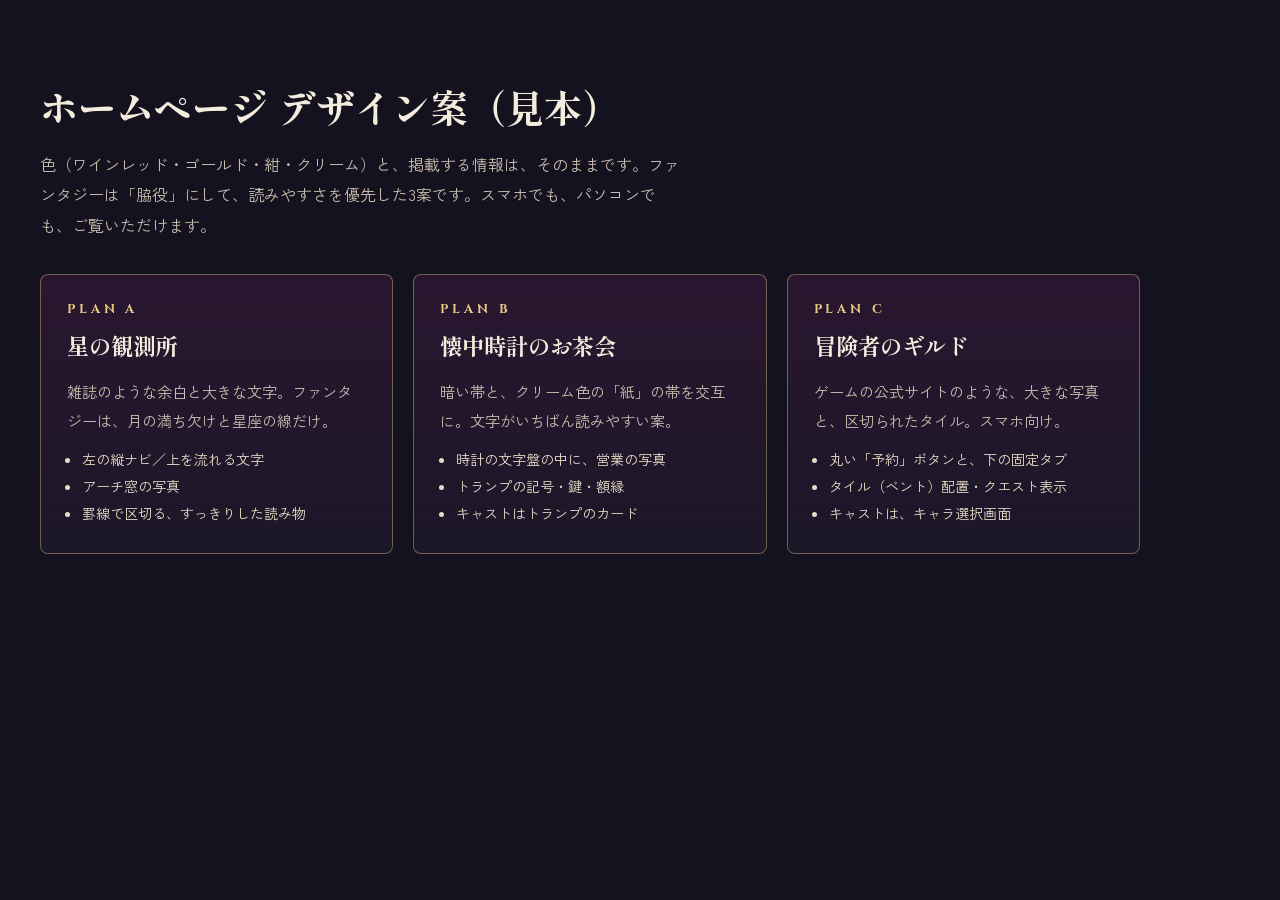
==== design-proposals/index.html @ a60f331f "Add three homepage design proposals (unlisted, noindex) for review Co-Authored-By: Claude Sonnet 5.5" ====
<!DOCTYPE html>
<html lang="ja">
<head>
<meta charset="UTF-8">
<meta name="viewport" content="width=device-width, initial-scale=1.0">
<meta name="robots" content="noindex, nofollow">
<title>デザイン案（見本） | BunnyCafe-EXTA</title>
<link href="https://fonts.googleapis.com/css2?family=Cinzel:wght@500;700&family=Shippori+Mincho:wght@500;800&family=Zen+Kaku+Gothic+New:wght@400;700&display=swap" rel="stylesheet">
<style>
*{margin:0;padding:0;box-sizing:border-box}
body{font-family:"Zen Kaku Gothic New",sans-serif;background:#14121F;color:#F4ECDD;line-height:1.9;padding:clamp(24px,6vw,70px) clamp(16px,4vw,40px)}
h1{font-family:"Shippori Mincho",serif;font-weight:800;font-size:clamp(1.6rem,4vw,2.4rem);margin-bottom:6px}
.sub{color:#C9BCAE;margin-bottom:34px;max-width:40em}
.grid{display:grid;grid-template-columns:repeat(auto-fit,minmax(280px,1fr));gap:20px;max-width:1100px}
a.card{display:block;padding:26px;border:1px solid rgba(232,202,130,.4);border-radius:8px;background:linear-gradient(180deg,#2a1630,#1b1728);transition:.25s;color:inherit;text-decoration:none}
a.card:hover{transform:translateY(-6px);border-color:#E8CA82;box-shadow:0 0 30px rgba(232,202,130,.25)}
.k{font:700 .8rem Cinzel,serif;letter-spacing:.3em;color:#E8CA82}
h2{font-family:"Shippori Mincho",serif;font-size:1.4rem;margin:6px 0 10px}
p.d{color:#C9BCAE;font-size:.95rem}
ul{margin:12px 0 0 1.1em;font-size:.88rem;color:#e8dcc6}
</style>
</head>
<body>
<h1>ホームページ デザイン案（見本）</h1>
<p class="sub">色（ワインレッド・ゴールド・紺・クリーム）と、掲載する情報は、そのままです。ファンタジーは「脇役」にして、読みやすさを優先した3案です。スマホでも、パソコンでも、ご覧いただけます。</p>
<div class="grid">
  <a class="card" href="a-nocturne.html"><div class="k">PLAN A</div><h2>星の観測所</h2><p class="d">雑誌のような余白と大きな文字。ファンタジーは、月の満ち欠けと星座の線だけ。</p><ul><li>左の縦ナビ／上を流れる文字</li><li>アーチ窓の写真</li><li>罫線で区切る、すっきりした読み物</li></ul></a>
  <a class="card" href="b-wonderland.html"><div class="k">PLAN B</div><h2>懐中時計のお茶会</h2><p class="d">暗い帯と、クリーム色の「紙」の帯を交互に。文字がいちばん読みやすい案。</p><ul><li>時計の文字盤の中に、営業の写真</li><li>トランプの記号・鍵・額縁</li><li>キャストはトランプのカード</li></ul></a>
  <a class="card" href="c-quest.html"><div class="k">PLAN C</div><h2>冒険者のギルド</h2><p class="d">ゲームの公式サイトのような、大きな写真と、区切られたタイル。スマホ向け。</p><ul><li>丸い「予約」ボタンと、下の固定タブ</li><li>タイル（ベント）配置・クエスト表示</li><li>キャストは、キャラ選択画面</li></ul></a>
</div>
</body>
</html>
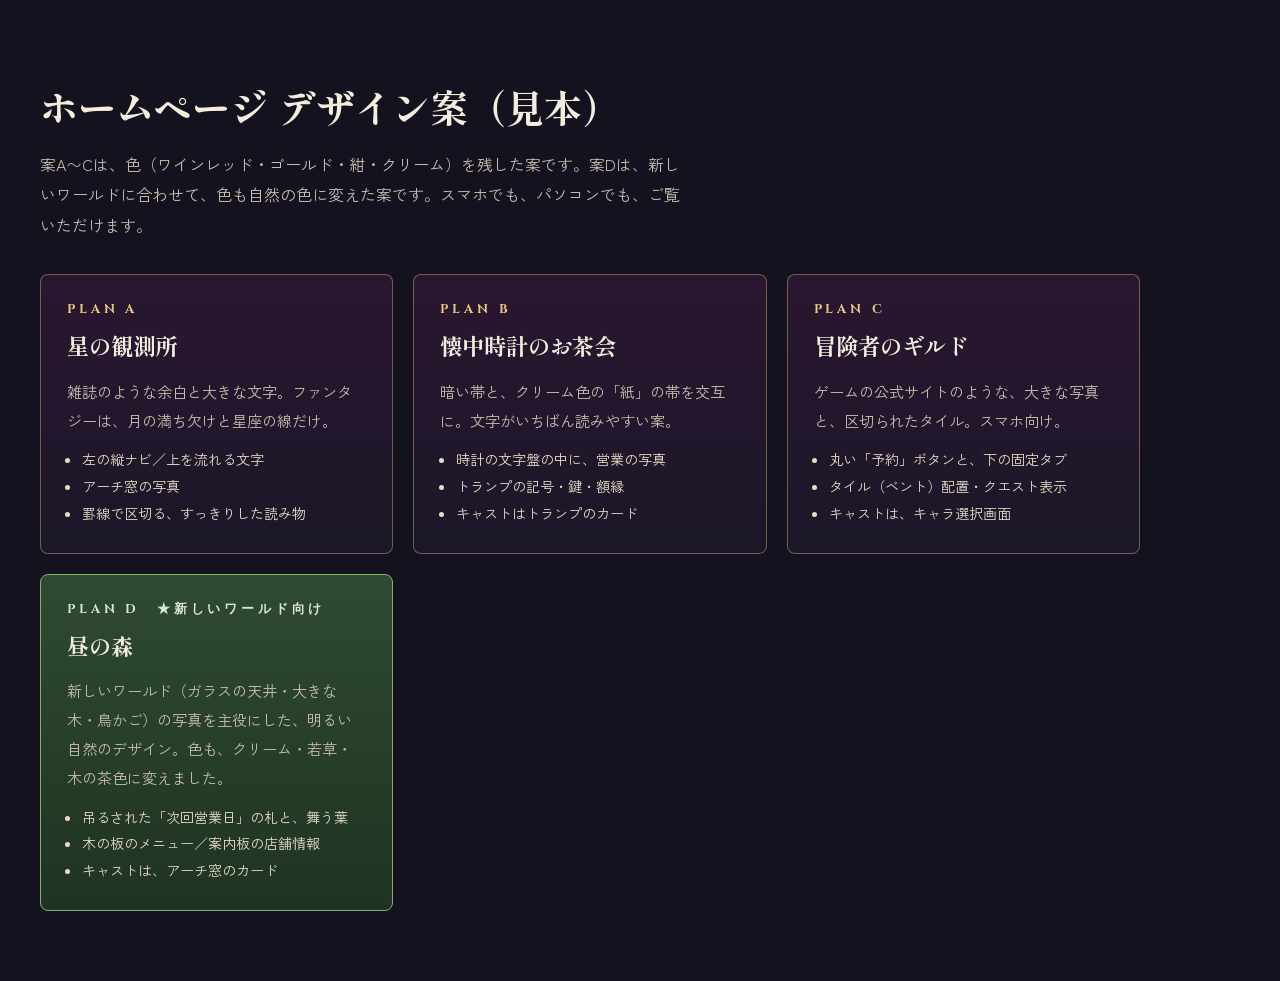
==== commit 6910a35c: "Add design proposal D (daytime forest) built around the new world photo Co-Authored-By: Claude Sonne" ====
--- a/design-proposals/index.html
+++ b/design-proposals/index.html
@@ -22,11 +22,12 @@
 </head>
 <body>
 <h1>ホームページ デザイン案（見本）</h1>
-<p class="sub">色（ワインレッド・ゴールド・紺・クリーム）と、掲載する情報は、そのままです。ファンタジーは「脇役」にして、読みやすさを優先した3案です。スマホでも、パソコンでも、ご覧いただけます。</p>
+<p class="sub">案A〜Cは、色（ワインレッド・ゴールド・紺・クリーム）を残した案です。案Dは、新しいワールドに合わせて、色も自然の色に変えた案です。スマホでも、パソコンでも、ご覧いただけます。</p>
 <div class="grid">
   <a class="card" href="a-nocturne.html"><div class="k">PLAN A</div><h2>星の観測所</h2><p class="d">雑誌のような余白と大きな文字。ファンタジーは、月の満ち欠けと星座の線だけ。</p><ul><li>左の縦ナビ／上を流れる文字</li><li>アーチ窓の写真</li><li>罫線で区切る、すっきりした読み物</li></ul></a>
   <a class="card" href="b-wonderland.html"><div class="k">PLAN B</div><h2>懐中時計のお茶会</h2><p class="d">暗い帯と、クリーム色の「紙」の帯を交互に。文字がいちばん読みやすい案。</p><ul><li>時計の文字盤の中に、営業の写真</li><li>トランプの記号・鍵・額縁</li><li>キャストはトランプのカード</li></ul></a>
   <a class="card" href="c-quest.html"><div class="k">PLAN C</div><h2>冒険者のギルド</h2><p class="d">ゲームの公式サイトのような、大きな写真と、区切られたタイル。スマホ向け。</p><ul><li>丸い「予約」ボタンと、下の固定タブ</li><li>タイル（ベント）配置・クエスト表示</li><li>キャストは、キャラ選択画面</li></ul></a>
+  <a class="card" href="d-forest.html" style="border-color:#8DAA6B;background:linear-gradient(180deg,#2f4a33,#1f3322)"><div class="k" style="color:#DCE6C9">PLAN D　★新しいワールド向け</div><h2>昼の森</h2><p class="d">新しいワールド（ガラスの天井・大きな木・鳥かご）の写真を主役にした、明るい自然のデザイン。色も、クリーム・若草・木の茶色に変えました。</p><ul><li>吊るされた「次回営業日」の札と、舞う葉</li><li>木の板のメニュー／案内板の店舗情報</li><li>キャストは、アーチ窓のカード</li></ul></a>
 </div>
 </body>
 </html>
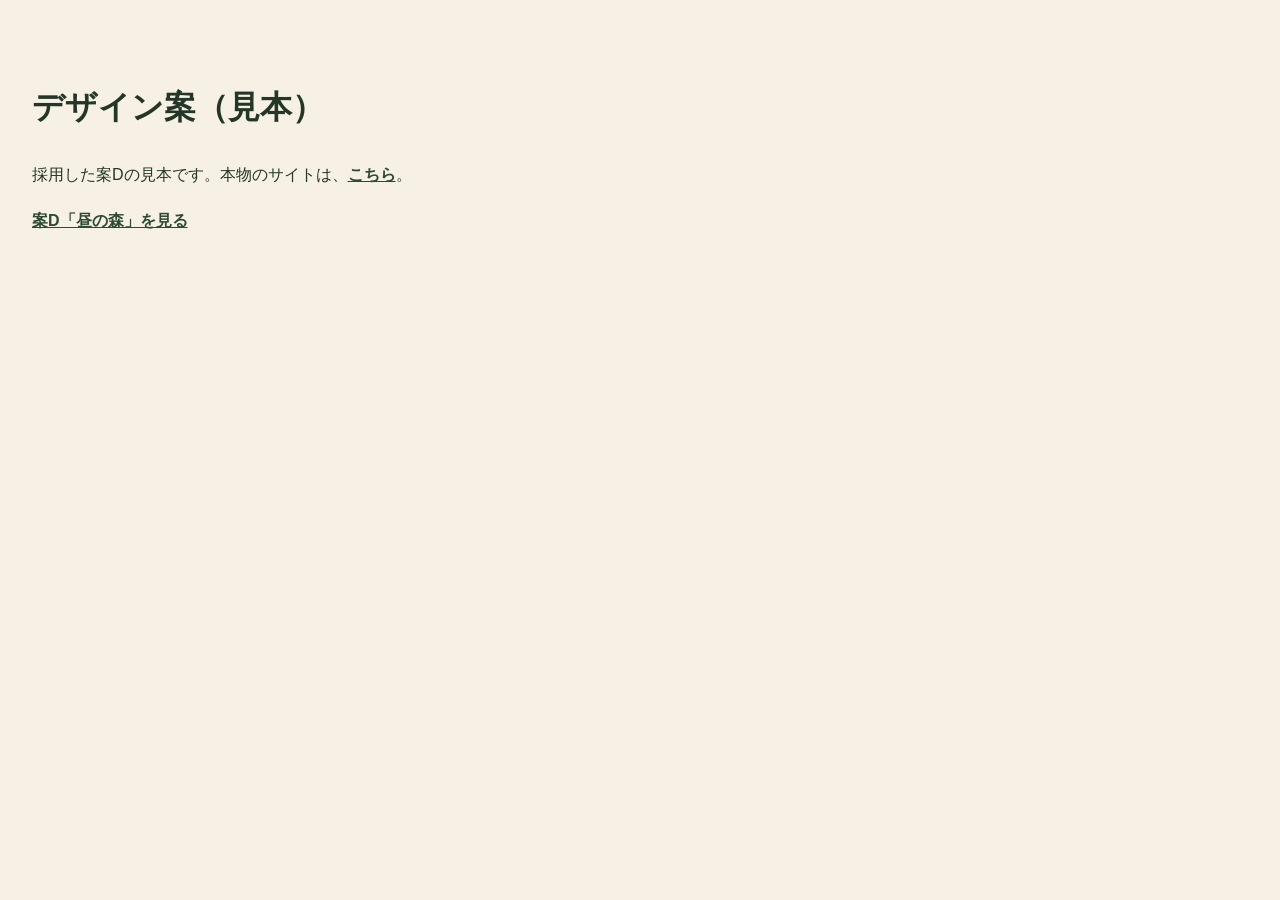
==== commit b02dacdd: "Remove old-world photos and design proposals A-C; fit the mobile hero copy on two lines with a darke" ====
--- a/design-proposals/index.html
+++ b/design-proposals/index.html
@@ -5,29 +5,14 @@
 <meta name="viewport" content="width=device-width, initial-scale=1.0">
 <meta name="robots" content="noindex, nofollow">
 <title>デザイン案（見本） | BunnyCafe-EXTA</title>
-<link href="https://fonts.googleapis.com/css2?family=Cinzel:wght@500;700&family=Shippori+Mincho:wght@500;800&family=Zen+Kaku+Gothic+New:wght@400;700&display=swap" rel="stylesheet">
 <style>
-*{margin:0;padding:0;box-sizing:border-box}
-body{font-family:"Zen Kaku Gothic New",sans-serif;background:#14121F;color:#F4ECDD;line-height:1.9;padding:clamp(24px,6vw,70px) clamp(16px,4vw,40px)}
-h1{font-family:"Shippori Mincho",serif;font-weight:800;font-size:clamp(1.6rem,4vw,2.4rem);margin-bottom:6px}
-.sub{color:#C9BCAE;margin-bottom:34px;max-width:40em}
-.grid{display:grid;grid-template-columns:repeat(auto-fit,minmax(280px,1fr));gap:20px;max-width:1100px}
-a.card{display:block;padding:26px;border:1px solid rgba(232,202,130,.4);border-radius:8px;background:linear-gradient(180deg,#2a1630,#1b1728);transition:.25s;color:inherit;text-decoration:none}
-a.card:hover{transform:translateY(-6px);border-color:#E8CA82;box-shadow:0 0 30px rgba(232,202,130,.25)}
-.k{font:700 .8rem Cinzel,serif;letter-spacing:.3em;color:#E8CA82}
-h2{font-family:"Shippori Mincho",serif;font-size:1.4rem;margin:6px 0 10px}
-p.d{color:#C9BCAE;font-size:.95rem}
-ul{margin:12px 0 0 1.1em;font-size:.88rem;color:#e8dcc6}
+body{font-family:sans-serif;background:#F6F1E4;color:#243628;line-height:1.9;padding:48px 24px}
+a{color:#2F4A33;font-weight:700}
 </style>
 </head>
 <body>
-<h1>ホームページ デザイン案（見本）</h1>
-<p class="sub">案A〜Cは、色（ワインレッド・ゴールド・紺・クリーム）を残した案です。案Dは、新しいワールドに合わせて、色も自然の色に変えた案です。スマホでも、パソコンでも、ご覧いただけます。</p>
-<div class="grid">
-  <a class="card" href="a-nocturne.html"><div class="k">PLAN A</div><h2>星の観測所</h2><p class="d">雑誌のような余白と大きな文字。ファンタジーは、月の満ち欠けと星座の線だけ。</p><ul><li>左の縦ナビ／上を流れる文字</li><li>アーチ窓の写真</li><li>罫線で区切る、すっきりした読み物</li></ul></a>
-  <a class="card" href="b-wonderland.html"><div class="k">PLAN B</div><h2>懐中時計のお茶会</h2><p class="d">暗い帯と、クリーム色の「紙」の帯を交互に。文字がいちばん読みやすい案。</p><ul><li>時計の文字盤の中に、営業の写真</li><li>トランプの記号・鍵・額縁</li><li>キャストはトランプのカード</li></ul></a>
-  <a class="card" href="c-quest.html"><div class="k">PLAN C</div><h2>冒険者のギルド</h2><p class="d">ゲームの公式サイトのような、大きな写真と、区切られたタイル。スマホ向け。</p><ul><li>丸い「予約」ボタンと、下の固定タブ</li><li>タイル（ベント）配置・クエスト表示</li><li>キャストは、キャラ選択画面</li></ul></a>
-  <a class="card" href="d-forest.html" style="border-color:#8DAA6B;background:linear-gradient(180deg,#2f4a33,#1f3322)"><div class="k" style="color:#DCE6C9">PLAN D　★新しいワールド向け</div><h2>昼の森</h2><p class="d">新しいワールド（ガラスの天井・大きな木・鳥かご）の写真を主役にした、明るい自然のデザイン。色も、クリーム・若草・木の茶色に変えました。</p><ul><li>吊るされた「次回営業日」の札と、舞う葉</li><li>木の板のメニュー／案内板の店舗情報</li><li>キャストは、アーチ窓のカード</li></ul></a>
-</div>
+<h1>デザイン案（見本）</h1>
+<p>採用した案Dの見本です。本物のサイトは、<a href="../">こちら</a>。</p>
+<p><a href="d-forest.html">案D「昼の森」を見る</a></p>
 </body>
 </html>
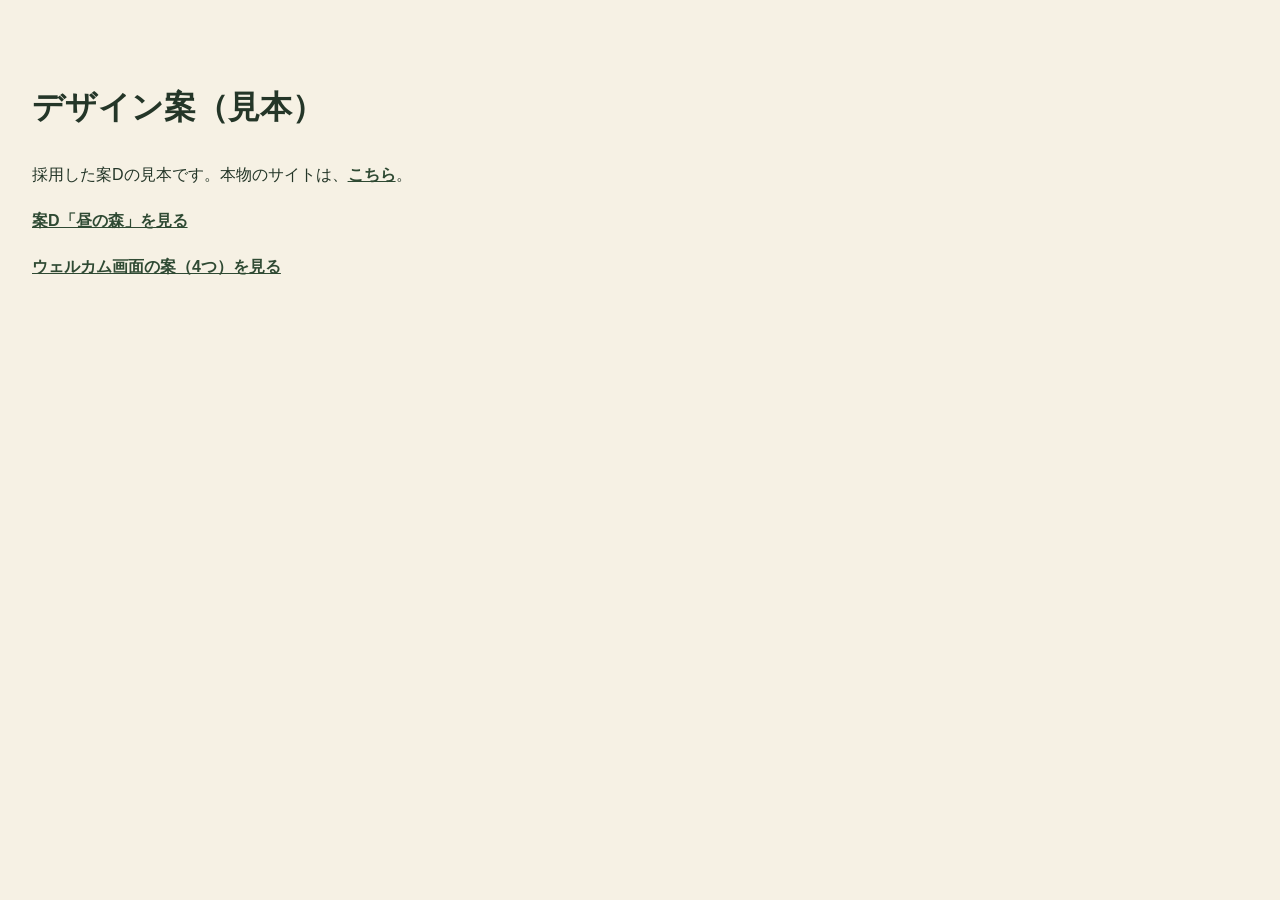
==== commit c96d2910: "Add welcome-screen animation proposals (4 patterns) Co-Authored-By: Claude Sonnet 5.5 <noreply@anthr" ====
--- a/design-proposals/index.html
+++ b/design-proposals/index.html
@@ -14,5 +14,6 @@
 <h1>デザイン案（見本）</h1>
 <p>採用した案Dの見本です。本物のサイトは、<a href="../">こちら</a>。</p>
 <p><a href="d-forest.html">案D「昼の森」を見る</a></p>
+<p><a href="intro-patterns.html">ウェルカム画面の案（4つ）を見る</a></p>
 </body>
 </html>
